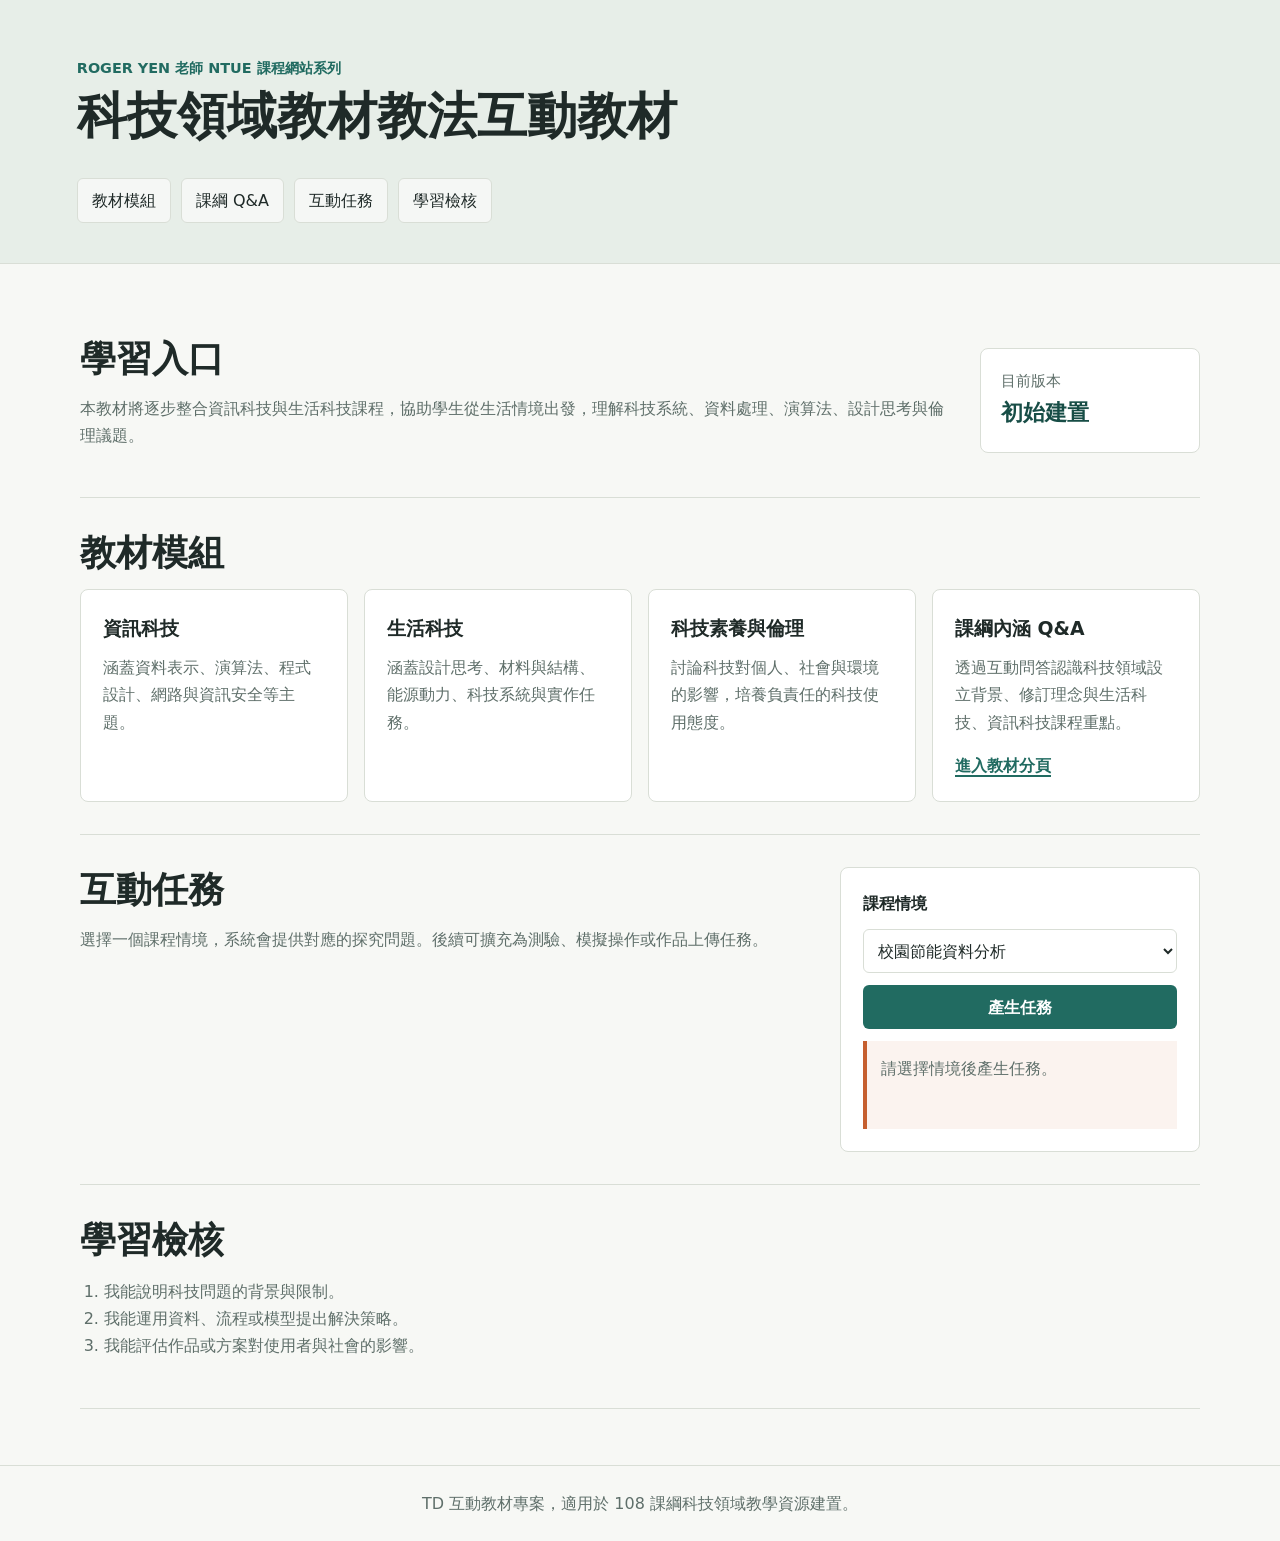
==== index.html @ e09f501e "Adjust homepage header layout" ====
﻿<!doctype html>
<html lang="zh-Hant">
  <head>
    <meta charset="utf-8" />
    <meta name="viewport" content="width=device-width, initial-scale=1" />
    <title>科技領域教材教法互動教材</title>
    <link rel="stylesheet" href="styles.css" />
  </head>
  <body>
    <header class="site-header home-header">
      <div>
        <p class="eyebrow">Roger Yen 老師 NTUE 課程網站系列</p>
        <h1>科技領域教材教法互動教材</h1>
      </div>
      <nav class="site-nav" aria-label="主要導覽">
        <a href="#modules">教材模組</a>
        <a href="curriculum-qa.html">課綱 Q&A</a>
        <a href="#activity">互動任務</a>
        <a href="#assessment">學習檢核</a>
      </nav>
    </header>

    <main>
      <section class="intro" aria-labelledby="intro-title">
        <div>
          <h2 id="intro-title">學習入口</h2>
          <p>
            本教材將逐步整合資訊科技與生活科技課程，協助學生從生活情境出發，理解科技系統、資料處理、演算法、設計思考與倫理議題。
          </p>
        </div>
        <div class="status-panel" aria-label="教材狀態">
          <span>目前版本</span>
          <strong>初始建置</strong>
        </div>
      </section>

      <section id="modules" class="section-block" aria-labelledby="modules-title">
        <h2 id="modules-title">教材模組</h2>
        <div class="module-grid">
          <article class="module-card">
            <h3>資訊科技</h3>
            <p>涵蓋資料表示、演算法、程式設計、網路與資訊安全等主題。</p>
          </article>
          <article class="module-card">
            <h3>生活科技</h3>
            <p>涵蓋設計思考、材料與結構、能源動力、科技系統與實作任務。</p>
          </article>
          <article class="module-card">
            <h3>科技素養與倫理</h3>
            <p>討論科技對個人、社會與環境的影響，培養負責任的科技使用態度。</p>
          </article>
          <article class="module-card">
            <h3>課綱內涵 Q&A</h3>
            <p>透過互動問答認識科技領域設立背景、修訂理念與生活科技、資訊科技課程重點。</p>
            <a class="text-link" href="curriculum-qa.html">進入教材分頁</a>
          </article>
        </div>
      </section>

      <section id="activity" class="section-block activity-layout" aria-labelledby="activity-title">
        <div>
          <h2 id="activity-title">互動任務</h2>
          <p>
            選擇一個課程情境，系統會提供對應的探究問題。後續可擴充為測驗、模擬操作或作品上傳任務。
          </p>
        </div>
        <div class="activity-panel">
          <label for="scenario">課程情境</label>
          <select id="scenario">
            <option value="data">校園節能資料分析</option>
            <option value="design">智慧收納裝置設計</option>
            <option value="ethics">生成式 AI 使用倫理</option>
          </select>
          <button id="task-button" type="button">產生任務</button>
          <p id="task-output" class="task-output" aria-live="polite">
            請選擇情境後產生任務。
          </p>
        </div>
      </section>

      <section id="assessment" class="section-block" aria-labelledby="assessment-title">
        <h2 id="assessment-title">學習檢核</h2>
        <ol class="checklist">
          <li>我能說明科技問題的背景與限制。</li>
          <li>我能運用資料、流程或模型提出解決策略。</li>
          <li>我能評估作品或方案對使用者與社會的影響。</li>
        </ol>
      </section>
    </main>

    <footer class="site-footer">
      <p>TD 互動教材專案，適用於 108 課綱科技領域教學資源建置。</p>
    </footer>

    <script src="script.js"></script>
  </body>
</html>
---- styles.css ----
﻿:root {
  color-scheme: light;
  --bg: #f7f8f5;
  --text: #1f2a28;
  --muted: #5f6f6a;
  --line: #d9ded6;
  --primary: #216b61;
  --primary-dark: #174d46;
  --accent: #c65f2f;
  --surface: #ffffff;
}

* {
  box-sizing: border-box;
}

body {
  margin: 0;
  background: var(--bg);
  color: var(--text);
  font-family: "Noto Sans TC", "Microsoft JhengHei", system-ui, sans-serif;
  line-height: 1.7;
}

a {
  color: inherit;
}

.site-header {
  display: grid;
  grid-template-columns: 1fr;
  gap: 32px;
  align-items: start;
  padding: 56px clamp(20px, 6vw, 80px) 40px;
  background: #e7eee8;
  border-bottom: 1px solid var(--line);
}

.eyebrow {
  margin: 0 0 8px;
  color: var(--primary);
  font-size: 0.9rem;
  font-weight: 700;
  letter-spacing: 0;
  text-transform: uppercase;
}

h1,
h2,
h3,
p {
  margin-top: 0;
}

h1 {
  max-width: 760px;
  margin-bottom: 16px;
  font-size: clamp(1.85rem, 4vw, 3.1rem);
  line-height: 1.15;
  letter-spacing: 0;
}

.home-header h1 {
  max-width: none;
  margin-bottom: 0;
  white-space: nowrap;
}

h2 {
  margin-bottom: 14px;
  font-size: clamp(1.5rem, 3vw, 2.25rem);
  line-height: 1.25;
  letter-spacing: 0;
}

h3 {
  margin-bottom: 10px;
  font-size: 1.18rem;
}

.lead {
  max-width: 760px;
  margin-bottom: 0;
  color: var(--muted);
  font-size: 1.12rem;
}

.site-nav {
  display: flex;
  flex-wrap: wrap;
  gap: 10px;
  justify-content: flex-start;
}

.site-nav a,
button,
select {
  min-height: 44px;
  border-radius: 6px;
  font: inherit;
}

.site-nav a {
  display: inline-flex;
  align-items: center;
  padding: 8px 14px;
  border: 1px solid var(--line);
  background: rgba(255, 255, 255, 0.58);
  text-decoration: none;
}

main {
  width: min(1120px, calc(100% - 40px));
  margin: 0 auto;
  padding: 40px 0 56px;
}

.intro,
.section-block {
  padding: 32px 0;
  border-bottom: 1px solid var(--line);
}

.intro {
  display: grid;
  grid-template-columns: minmax(0, 1fr) 220px;
  gap: 28px;
  align-items: center;
}

.status-panel,
.module-card,
.activity-panel {
  border: 1px solid var(--line);
  border-radius: 8px;
  background: var(--surface);
}

.status-panel {
  padding: 20px;
}

.status-panel span {
  display: block;
  color: var(--muted);
  font-size: 0.95rem;
}

.status-panel strong {
  display: block;
  color: var(--primary-dark);
  font-size: 1.35rem;
}

.module-grid {
  display: grid;
  grid-template-columns: repeat(auto-fit, minmax(230px, 1fr));
  gap: 16px;
}

.module-card {
  padding: 22px;
}

.module-card p,
.activity-layout p,
.intro p,
.checklist,
.source-note p,
.lesson-overview p {
  color: var(--muted);
}

.text-link {
  color: var(--primary);
  font-weight: 700;
  text-decoration-thickness: 2px;
  text-underline-offset: 4px;
}

.activity-layout {
  display: grid;
  grid-template-columns: minmax(0, 1fr) 360px;
  gap: 28px;
  align-items: start;
}

.activity-panel {
  display: grid;
  gap: 12px;
  padding: 22px;
}

label {
  font-weight: 700;
}

select {
  width: 100%;
  border: 1px solid var(--line);
  background: #fff;
  color: var(--text);
  padding: 8px 10px;
}

button {
  border: 0;
  background: var(--primary);
  color: #fff;
  cursor: pointer;
  font-weight: 700;
}

button:hover {
  background: var(--primary-dark);
}

.task-output {
  min-height: 88px;
  margin: 0;
  padding: 14px;
  border-left: 4px solid var(--accent);
  background: #fbf3ef;
  color: var(--text);
}

.checklist {
  padding-left: 1.5rem;
}

.site-footer {
  padding: 24px 20px;
  border-top: 1px solid var(--line);
  color: var(--muted);
  text-align: center;
}

.site-footer p {
  margin: 0;
}

.lesson-header {
  background: #edf0e2;
}

.lesson-overview {
  display: grid;
  grid-template-columns: minmax(0, 1fr) minmax(260px, 380px);
  gap: 28px;
  align-items: start;
  padding: 32px 0;
  border-bottom: 1px solid var(--line);
}

.learning-goals {
  margin: 0;
  padding: 20px 22px 20px 42px;
  border: 1px solid var(--line);
  border-radius: 8px;
  background: var(--surface);
  color: var(--muted);
}

.concept-strip {
  display: grid;
  grid-template-columns: repeat(4, minmax(0, 1fr));
  gap: 12px;
  padding: 28px 0;
  border-bottom: 1px solid var(--line);
}

.concept-strip article {
  min-height: 104px;
  padding: 18px;
  border-left: 4px solid var(--accent);
  background: var(--surface);
}

.concept-strip span {
  display: block;
  color: var(--muted);
  font-size: 0.92rem;
}

.concept-strip strong {
  display: block;
  margin-top: 8px;
  color: var(--primary-dark);
  font-size: 1.25rem;
  line-height: 1.35;
}

.section-heading-row {
  display: grid;
  grid-template-columns: minmax(0, 1fr) 160px;
  gap: 24px;
  align-items: start;
}

.progress-box {
  padding: 16px;
  border: 1px solid var(--line);
  border-radius: 8px;
  background: var(--surface);
}

.progress-box span {
  display: block;
  color: var(--muted);
  font-size: 0.92rem;
}

.progress-box strong {
  color: var(--primary-dark);
  font-size: 1.5rem;
}

.filter-bar {
  display: flex;
  flex-wrap: wrap;
  gap: 10px;
  margin: 20px 0;
}

.filter-button,
.understood-button,
.quiz-option {
  padding: 8px 14px;
}

.filter-button {
  border: 1px solid var(--line);
  background: var(--surface);
  color: var(--text);
}

.filter-button.active {
  border-color: var(--primary);
  background: var(--primary);
  color: #fff;
}

.qa-list {
  display: grid;
  gap: 12px;
}

.qa-card {
  border: 1px solid var(--line);
  border-radius: 8px;
  background: var(--surface);
  overflow: hidden;
}

.qa-question {
  display: flex;
  width: 100%;
  min-height: 64px;
  gap: 14px;
  align-items: center;
  justify-content: flex-start;
  padding: 14px 18px;
  border-radius: 0;
  background: var(--surface);
  color: var(--text);
  text-align: left;
}

.qa-question:hover {
  background: #eef4ef;
  color: var(--text);
}

.qa-question span {
  display: inline-grid;
  width: 44px;
  height: 44px;
  flex: 0 0 auto;
  place-items: center;
  border-radius: 50%;
  background: #e1eee8;
  color: var(--primary-dark);
  font-weight: 800;
}

.qa-answer {
  padding: 0 18px 18px 76px;
}

.takeaway {
  margin: 16px 0;
  padding: 14px 16px;
  border-left: 4px solid var(--accent);
  background: #fbf3ef;
}

.takeaway p {
  margin: 4px 0 0;
}

.understood-button:disabled {
  background: #7f918b;
  cursor: default;
}

.quiz-layout {
  display: grid;
  grid-template-columns: minmax(0, 1fr) 420px;
  gap: 28px;
  align-items: start;
}

.quiz-panel {
  padding: 22px;
  border: 1px solid var(--line);
  border-radius: 8px;
  background: var(--surface);
}

.quiz-question {
  margin-bottom: 16px;
  font-weight: 700;
}

.quiz-options {
  display: grid;
  gap: 10px;
}

.quiz-option {
  border: 1px solid var(--line);
  background: #fff;
  color: var(--text);
  text-align: left;
}

.quiz-option:hover {
  border-color: var(--primary);
  background: #eef4ef;
  color: var(--text);
}

.quiz-feedback {
  min-height: 54px;
  margin: 16px 0;
  color: var(--muted);
}

.quiz-feedback.correct {
  color: var(--primary-dark);
}

.quiz-feedback.incorrect {
  color: #8d3d20;
}

.source-note {
  padding: 28px 0 0;
}

.source-note a {
  color: var(--primary);
  font-weight: 700;
}

@media (max-width: 820px) {
  .site-header,
  .intro,
  .activity-layout,
  .lesson-overview,
  .section-heading-row,
  .quiz-layout {
    grid-template-columns: 1fr;
  }

  .site-nav {
    justify-content: flex-start;
  }

  .module-grid {
    grid-template-columns: 1fr;
  }

  .concept-strip {
    grid-template-columns: 1fr 1fr;
  }

  .qa-answer {
    padding-left: 18px;
  }
}

@media (max-width: 560px) {
  .home-header h1 {
    font-size: clamp(1.35rem, 7vw, 1.8rem);
  }

  .concept-strip {
    grid-template-columns: 1fr;
  }
}
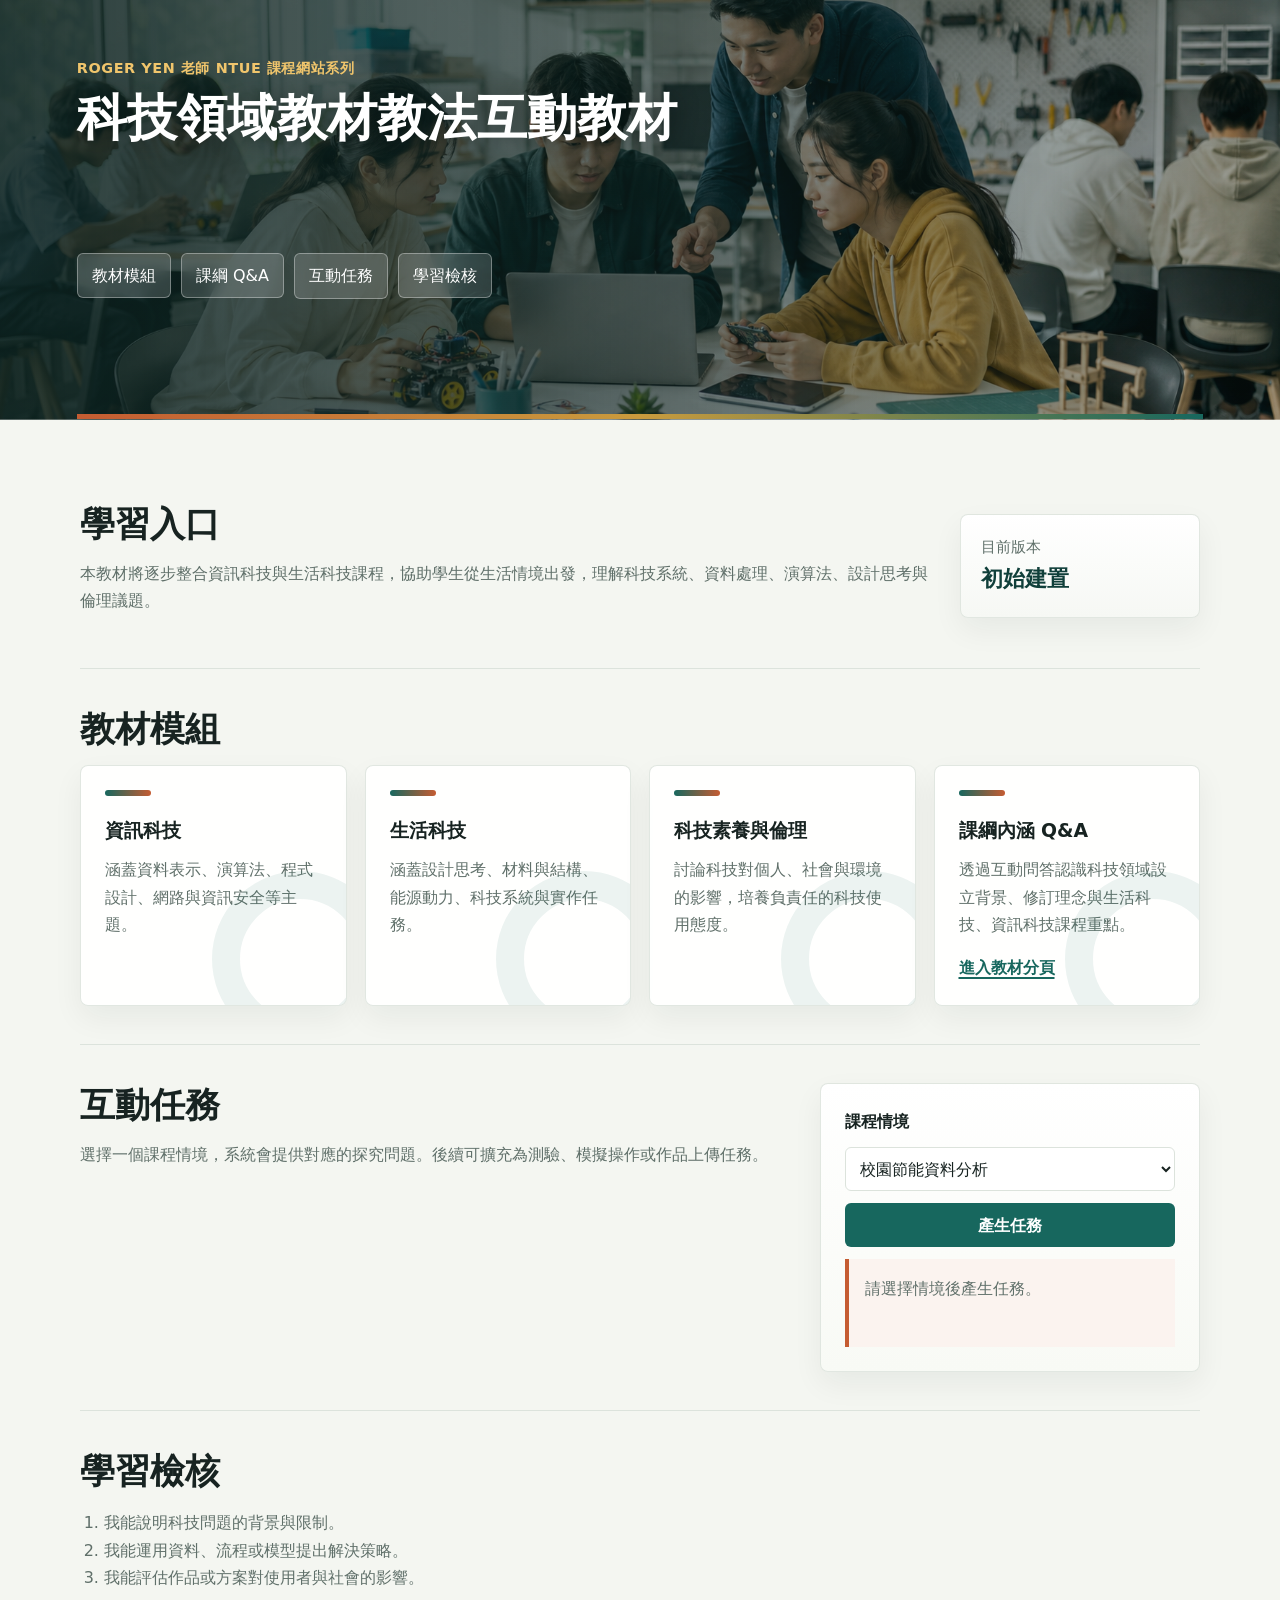
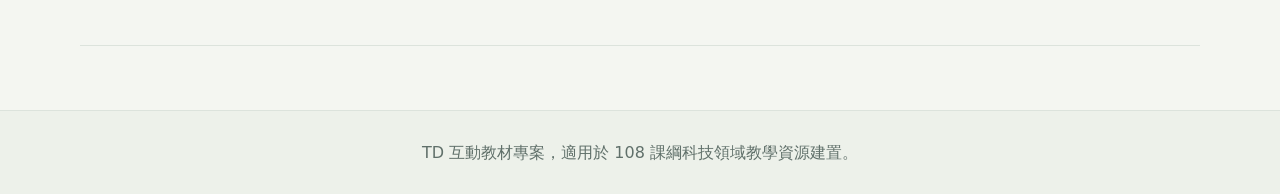
==== commit b803db2b: "Enhance site visual design" ====
--- a/index.html
+++ b/index.html
@@ -7,7 +7,7 @@
     <link rel="stylesheet" href="styles.css" />
   </head>
   <body>
-    <header class="site-header home-header">
+    <header class="site-header home-header image-hero">
       <div>
         <p class="eyebrow">Roger Yen 老師 NTUE 課程網站系列</p>
         <h1>科技領域教材教法互動教材</h1>
@@ -20,7 +20,7 @@
       </nav>
     </header>
 
-    <main>
+    <main class="site-main">
       <section class="intro" aria-labelledby="intro-title">
         <div>
           <h2 id="intro-title">學習入口</h2>
--- a/styles.css
+++ b/styles.css
@@ -1,13 +1,17 @@
 ﻿:root {
   color-scheme: light;
-  --bg: #f7f8f5;
-  --text: #1f2a28;
-  --muted: #5f6f6a;
-  --line: #d9ded6;
-  --primary: #216b61;
-  --primary-dark: #174d46;
-  --accent: #c65f2f;
+  --bg: #f4f6f1;
+  --text: #172321;
+  --muted: #60706a;
+  --line: #dce3dc;
+  --primary: #17675e;
+  --primary-dark: #103f3a;
+  --primary-soft: #e2efea;
+  --accent: #c55c32;
+  --gold: #c99b3d;
   --surface: #ffffff;
+  --surface-soft: #fafbf7;
+  --shadow: 0 18px 45px rgba(23, 35, 33, 0.11);
 }
 
 * {
@@ -29,20 +33,55 @@
 .site-header {
   display: grid;
   grid-template-columns: 1fr;
-  gap: 32px;
+  gap: 26px;
   align-items: start;
-  padding: 56px clamp(20px, 6vw, 80px) 40px;
-  background: #e7eee8;
-  border-bottom: 1px solid var(--line);
+  padding: 56px clamp(20px, 6vw, 80px) 42px;
+  border-bottom: 1px solid rgba(255, 255, 255, 0.28);
+  background: linear-gradient(135deg, #e7eee8 0%, #f8f5ed 100%);
+  position: relative;
+  overflow: hidden;
+}
+
+.image-hero,
+.lesson-hero {
+  min-height: 420px;
+  color: #fff;
+  background-position: center;
+  background-size: cover;
+  isolation: isolate;
+}
+
+.image-hero {
+  background-image: linear-gradient(90deg, rgba(13, 35, 32, 0.88) 0%, rgba(13, 35, 32, 0.66) 44%, rgba(13, 35, 32, 0.28) 100%), url("assets/images/hero-technology-classroom.png");
+}
+
+.lesson-hero {
+  min-height: 360px;
+  background-image: linear-gradient(90deg, rgba(13, 35, 32, 0.9) 0%, rgba(13, 35, 32, 0.7) 48%, rgba(13, 35, 32, 0.32) 100%), url("assets/images/curriculum-concept.png");
+}
+
+.image-hero::after,
+.lesson-hero::after {
+  content: "";
+  position: absolute;
+  inset: auto clamp(20px, 6vw, 80px) 0;
+  height: 5px;
+  background: linear-gradient(90deg, var(--accent), var(--gold), var(--primary));
+  z-index: -1;
 }
 
 .eyebrow {
-  margin: 0 0 8px;
+  margin: 0 0 10px;
   color: var(--primary);
   font-size: 0.9rem;
-  font-weight: 700;
-  letter-spacing: 0;
+  font-weight: 800;
+  letter-spacing: 0.04em;
   text-transform: uppercase;
+}
+
+.image-hero .eyebrow,
+.lesson-hero .eyebrow {
+  color: #f0c56c;
 }
 
 h1,
@@ -53,7 +92,7 @@
 }
 
 h1 {
-  max-width: 760px;
+  max-width: 780px;
   margin-bottom: 16px;
   font-size: clamp(1.85rem, 4vw, 3.1rem);
   line-height: 1.15;
@@ -64,11 +103,12 @@
   max-width: none;
   margin-bottom: 0;
   white-space: nowrap;
+  text-shadow: 0 3px 24px rgba(0, 0, 0, 0.34);
 }
 
 h2 {
   margin-bottom: 14px;
-  font-size: clamp(1.5rem, 3vw, 2.25rem);
+  font-size: clamp(1.5rem, 3vw, 2.2rem);
   line-height: 1.25;
   letter-spacing: 0;
 }
@@ -81,7 +121,7 @@
 .lead {
   max-width: 760px;
   margin-bottom: 0;
-  color: var(--muted);
+  color: rgba(255, 255, 255, 0.84);
   font-size: 1.12rem;
 }
 
@@ -104,40 +144,52 @@
   display: inline-flex;
   align-items: center;
   padding: 8px 14px;
-  border: 1px solid var(--line);
-  background: rgba(255, 255, 255, 0.58);
+  border: 1px solid rgba(255, 255, 255, 0.34);
+  background: rgba(255, 255, 255, 0.16);
+  color: #fff;
   text-decoration: none;
-}
-
-main {
+  backdrop-filter: blur(8px);
+}
+
+.site-nav a:hover {
+  background: rgba(255, 255, 255, 0.26);
+}
+
+.site-main {
   width: min(1120px, calc(100% - 40px));
   margin: 0 auto;
-  padding: 40px 0 56px;
+  padding: 44px 0 64px;
 }
 
 .intro,
 .section-block {
-  padding: 32px 0;
+  padding: 38px 0;
   border-bottom: 1px solid var(--line);
 }
 
 .intro {
   display: grid;
-  grid-template-columns: minmax(0, 1fr) 220px;
+  grid-template-columns: minmax(0, 1fr) 240px;
   gap: 28px;
   align-items: center;
 }
 
 .status-panel,
 .module-card,
-.activity-panel {
-  border: 1px solid var(--line);
+.activity-panel,
+.learning-goals,
+.progress-box,
+.quiz-panel,
+.qa-card {
+  border: 1px solid rgba(220, 227, 220, 0.86);
   border-radius: 8px;
-  background: var(--surface);
+  background: rgba(255, 255, 255, 0.92);
+  box-shadow: 0 12px 30px rgba(23, 35, 33, 0.06);
 }
 
 .status-panel {
   padding: 20px;
+  background: linear-gradient(180deg, #fff, #f6f8f4);
 }
 
 .status-panel span {
@@ -155,11 +207,42 @@
 .module-grid {
   display: grid;
   grid-template-columns: repeat(auto-fit, minmax(230px, 1fr));
-  gap: 16px;
+  gap: 18px;
 }
 
 .module-card {
-  padding: 22px;
+  position: relative;
+  min-height: 190px;
+  padding: 24px;
+  overflow: hidden;
+  transition: transform 180ms ease, box-shadow 180ms ease, border-color 180ms ease;
+}
+
+.module-card::before {
+  content: "";
+  display: block;
+  width: 46px;
+  height: 6px;
+  margin-bottom: 18px;
+  border-radius: 999px;
+  background: linear-gradient(90deg, var(--primary), var(--accent));
+}
+
+.module-card::after {
+  content: "";
+  position: absolute;
+  right: -42px;
+  bottom: -42px;
+  width: 120px;
+  height: 120px;
+  border-radius: 50%;
+  border: 28px solid rgba(23, 103, 94, 0.08);
+}
+
+.module-card:hover {
+  transform: translateY(-3px);
+  border-color: rgba(23, 103, 94, 0.35);
+  box-shadow: var(--shadow);
 }
 
 .module-card p,
@@ -173,26 +256,27 @@
 
 .text-link {
   color: var(--primary);
-  font-weight: 700;
+  font-weight: 800;
   text-decoration-thickness: 2px;
   text-underline-offset: 4px;
 }
 
 .activity-layout {
   display: grid;
-  grid-template-columns: minmax(0, 1fr) 360px;
-  gap: 28px;
+  grid-template-columns: minmax(0, 1fr) 380px;
+  gap: 30px;
   align-items: start;
 }
 
 .activity-panel {
   display: grid;
   gap: 12px;
-  padding: 22px;
+  padding: 24px;
+  background: linear-gradient(180deg, #fff, #f8faf5);
 }
 
 label {
-  font-weight: 700;
+  font-weight: 800;
 }
 
 select {
@@ -208,17 +292,20 @@
   background: var(--primary);
   color: #fff;
   cursor: pointer;
-  font-weight: 700;
+  font-weight: 800;
+  transition: background 160ms ease, transform 160ms ease, box-shadow 160ms ease;
 }
 
 button:hover {
   background: var(--primary-dark);
+  box-shadow: 0 10px 24px rgba(23, 103, 94, 0.2);
+  transform: translateY(-1px);
 }
 
 .task-output {
   min-height: 88px;
   margin: 0;
-  padding: 14px;
+  padding: 16px;
   border-left: 4px solid var(--accent);
   background: #fbf3ef;
   color: var(--text);
@@ -229,8 +316,9 @@
 }
 
 .site-footer {
-  padding: 24px 20px;
+  padding: 28px 20px;
   border-top: 1px solid var(--line);
+  background: #edf1ea;
   color: var(--muted);
   text-align: center;
 }
@@ -239,41 +327,52 @@
   margin: 0;
 }
 
-.lesson-header {
-  background: #edf0e2;
-}
-
 .lesson-overview {
   display: grid;
-  grid-template-columns: minmax(0, 1fr) minmax(260px, 380px);
-  gap: 28px;
-  align-items: start;
-  padding: 32px 0;
+  grid-template-columns: minmax(0, 1fr) minmax(250px, 330px) minmax(260px, 360px);
+  gap: 24px;
+  align-items: stretch;
+  padding: 38px 0;
   border-bottom: 1px solid var(--line);
 }
 
 .learning-goals {
   margin: 0;
-  padding: 20px 22px 20px 42px;
-  border: 1px solid var(--line);
+  padding: 22px 24px 22px 44px;
+  color: var(--muted);
+}
+
+.lesson-visual {
+  min-height: 220px;
+  margin: 0;
   border-radius: 8px;
-  background: var(--surface);
-  color: var(--muted);
+  overflow: hidden;
+  box-shadow: var(--shadow);
+}
+
+.lesson-visual img {
+  display: block;
+  width: 100%;
+  height: 100%;
+  object-fit: cover;
 }
 
 .concept-strip {
   display: grid;
   grid-template-columns: repeat(4, minmax(0, 1fr));
-  gap: 12px;
-  padding: 28px 0;
+  gap: 14px;
+  padding: 30px 0;
   border-bottom: 1px solid var(--line);
 }
 
 .concept-strip article {
-  min-height: 104px;
-  padding: 18px;
-  border-left: 4px solid var(--accent);
-  background: var(--surface);
+  min-height: 112px;
+  padding: 20px;
+  border: 1px solid rgba(220, 227, 220, 0.86);
+  border-top: 5px solid var(--accent);
+  border-radius: 8px;
+  background: linear-gradient(180deg, #fff, #f8faf5);
+  box-shadow: 0 10px 26px rgba(23, 35, 33, 0.06);
 }
 
 .concept-strip span {
@@ -292,16 +391,14 @@
 
 .section-heading-row {
   display: grid;
-  grid-template-columns: minmax(0, 1fr) 160px;
+  grid-template-columns: minmax(0, 1fr) 170px;
   gap: 24px;
   align-items: start;
 }
 
 .progress-box {
   padding: 16px;
-  border: 1px solid var(--line);
-  border-radius: 8px;
-  background: var(--surface);
+  background: #fff;
 }
 
 .progress-box span {
@@ -319,7 +416,7 @@
   display: flex;
   flex-wrap: wrap;
   gap: 10px;
-  margin: 20px 0;
+  margin: 22px 0;
 }
 
 .filter-button,
@@ -330,7 +427,7 @@
 
 .filter-button {
   border: 1px solid var(--line);
-  background: var(--surface);
+  background: #fff;
   color: var(--text);
 }
 
@@ -342,33 +439,32 @@
 
 .qa-list {
   display: grid;
-  gap: 12px;
+  gap: 14px;
 }
 
 .qa-card {
-  border: 1px solid var(--line);
-  border-radius: 8px;
-  background: var(--surface);
   overflow: hidden;
 }
 
 .qa-question {
   display: flex;
   width: 100%;
-  min-height: 64px;
+  min-height: 66px;
   gap: 14px;
   align-items: center;
   justify-content: flex-start;
   padding: 14px 18px;
   border-radius: 0;
-  background: var(--surface);
+  background: #fff;
   color: var(--text);
   text-align: left;
+  box-shadow: none;
 }
 
 .qa-question:hover {
-  background: #eef4ef;
-  color: var(--text);
+  background: var(--primary-soft);
+  color: var(--text);
+  box-shadow: none;
 }
 
 .qa-question span {
@@ -380,7 +476,7 @@
   border-radius: 50%;
   background: #e1eee8;
   color: var(--primary-dark);
-  font-weight: 800;
+  font-weight: 900;
 }
 
 .qa-answer {
@@ -401,25 +497,24 @@
 .understood-button:disabled {
   background: #7f918b;
   cursor: default;
+  transform: none;
 }
 
 .quiz-layout {
   display: grid;
-  grid-template-columns: minmax(0, 1fr) 420px;
-  gap: 28px;
+  grid-template-columns: minmax(0, 1fr) 430px;
+  gap: 30px;
   align-items: start;
 }
 
 .quiz-panel {
-  padding: 22px;
-  border: 1px solid var(--line);
-  border-radius: 8px;
-  background: var(--surface);
+  padding: 24px;
+  background: linear-gradient(180deg, #fff, #f8faf5);
 }
 
 .quiz-question {
   margin-bottom: 16px;
-  font-weight: 700;
+  font-weight: 800;
 }
 
 .quiz-options {
@@ -436,7 +531,7 @@
 
 .quiz-option:hover {
   border-color: var(--primary);
-  background: #eef4ef;
+  background: var(--primary-soft);
   color: var(--text);
 }
 
@@ -455,29 +550,44 @@
 }
 
 .source-note {
-  padding: 28px 0 0;
+  padding: 30px 0 0;
 }
 
 .source-note a {
   color: var(--primary);
-  font-weight: 700;
+  font-weight: 800;
+}
+
+@media (max-width: 980px) {
+  .lesson-overview {
+    grid-template-columns: 1fr 1fr;
+  }
+
+  .lesson-overview > div {
+    grid-column: 1 / -1;
+  }
 }
 
 @media (max-width: 820px) {
   .site-header,
   .intro,
   .activity-layout,
-  .lesson-overview,
   .section-heading-row,
   .quiz-layout {
     grid-template-columns: 1fr;
   }
 
+  .image-hero,
+  .lesson-hero {
+    min-height: 340px;
+  }
+
   .site-nav {
     justify-content: flex-start;
   }
 
-  .module-grid {
+  .module-grid,
+  .lesson-overview {
     grid-template-columns: 1fr;
   }
 
@@ -491,12 +601,20 @@
 }
 
 @media (max-width: 560px) {
+  .site-main {
+    width: min(100% - 28px, 1120px);
+    padding-top: 30px;
+  }
+
   .home-header h1 {
     font-size: clamp(1.35rem, 7vw, 1.8rem);
   }
 
+  .site-header {
+    padding: 40px 18px 30px;
+  }
+
   .concept-strip {
     grid-template-columns: 1fr;
   }
 }
-
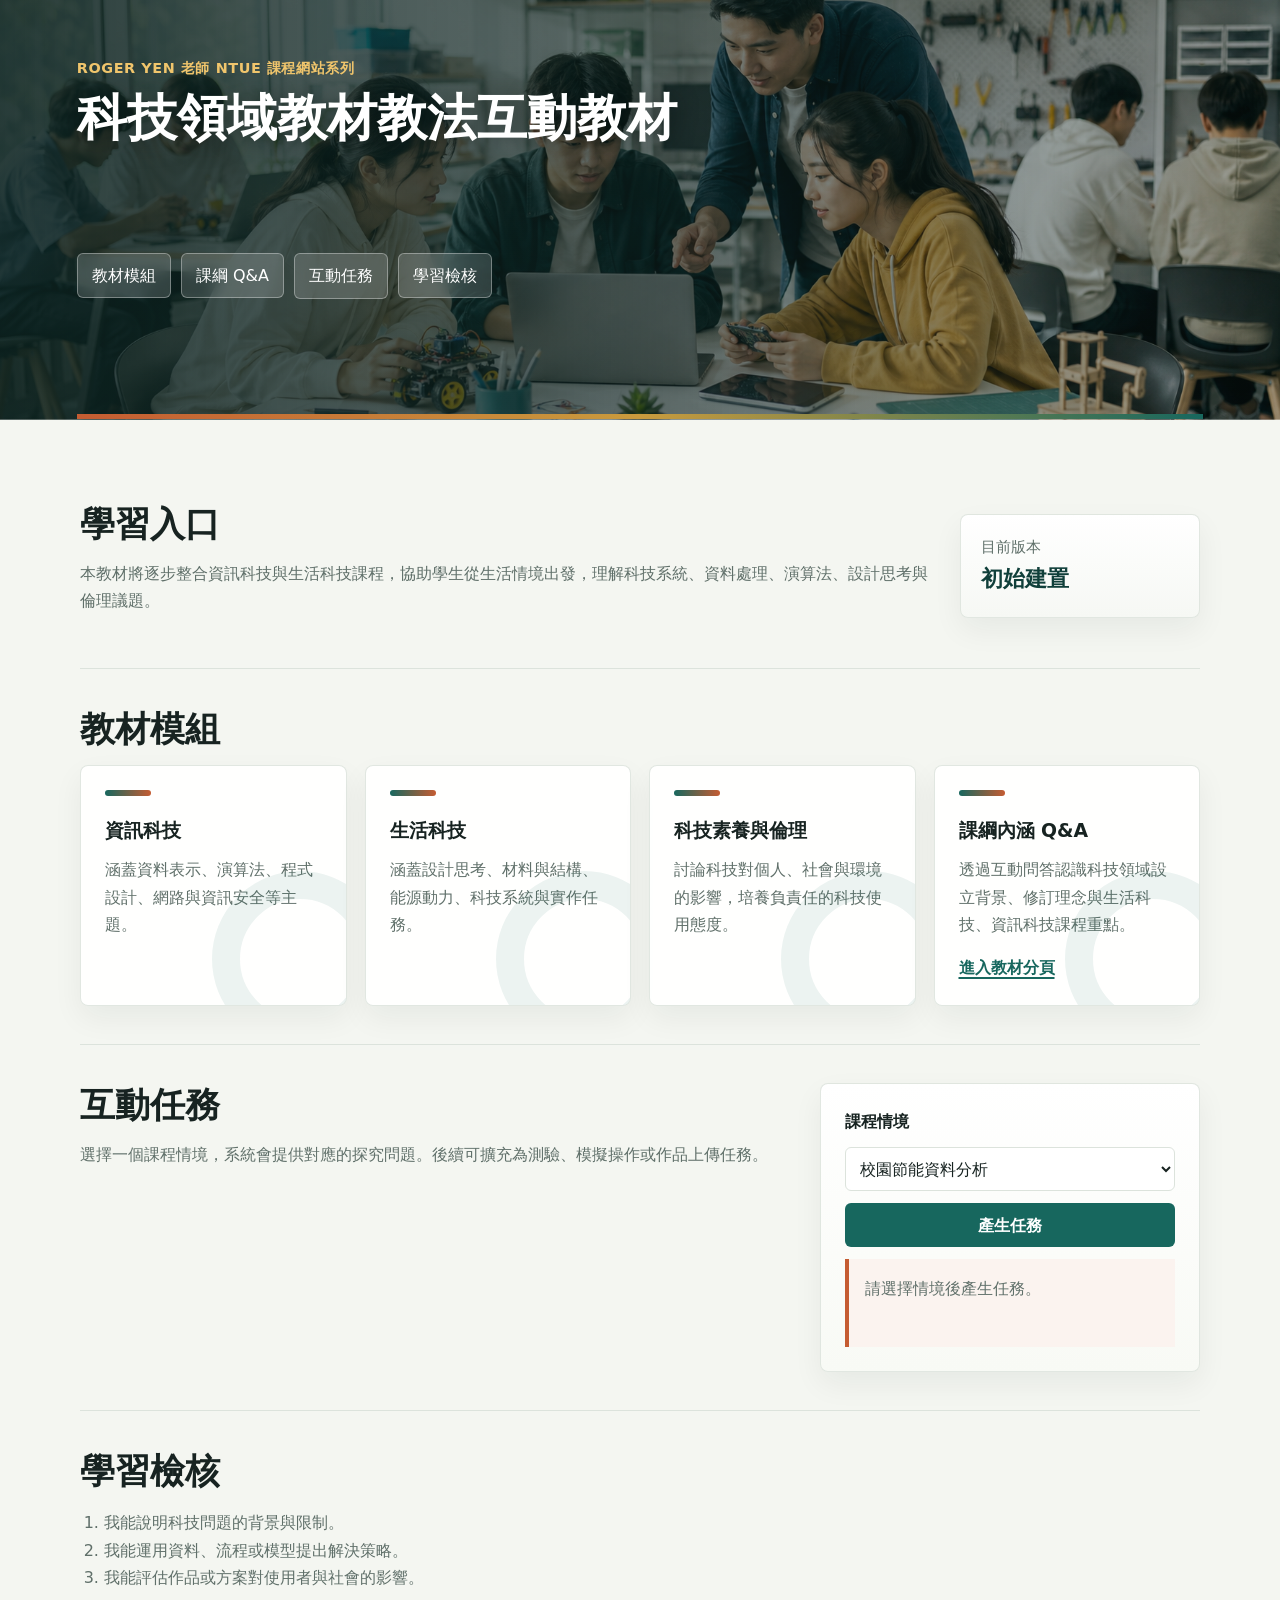
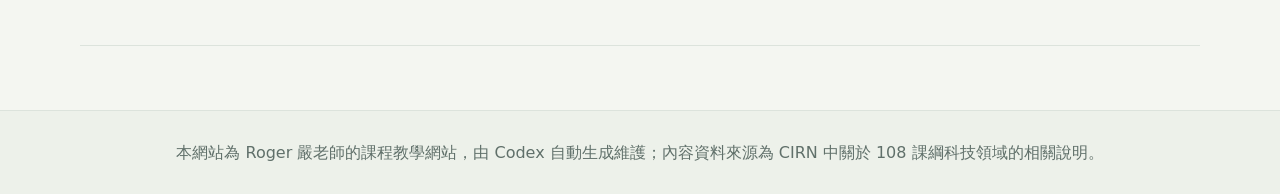
==== commit d3db37ff: "Update footer attribution" ====
--- a/index.html
+++ b/index.html
@@ -4,7 +4,7 @@
     <meta charset="utf-8" />
     <meta name="viewport" content="width=device-width, initial-scale=1" />
     <title>科技領域教材教法互動教材</title>
-    <link rel="stylesheet" href="styles.css" />
+    <link rel="stylesheet" href="styles.css?v=20260630-footer" />
   </head>
   <body>
     <header class="site-header home-header image-hero">
@@ -89,7 +89,7 @@
     </main>
 
     <footer class="site-footer">
-      <p>TD 互動教材專案，適用於 108 課綱科技領域教學資源建置。</p>
+      <p>本網站為 Roger 嚴老師的課程教學網站，由 Codex 自動生成維護；內容資料來源為 CIRN 中關於 108 課綱科技領域的相關說明。</p>
     </footer>
 
     <script src="script.js"></script>
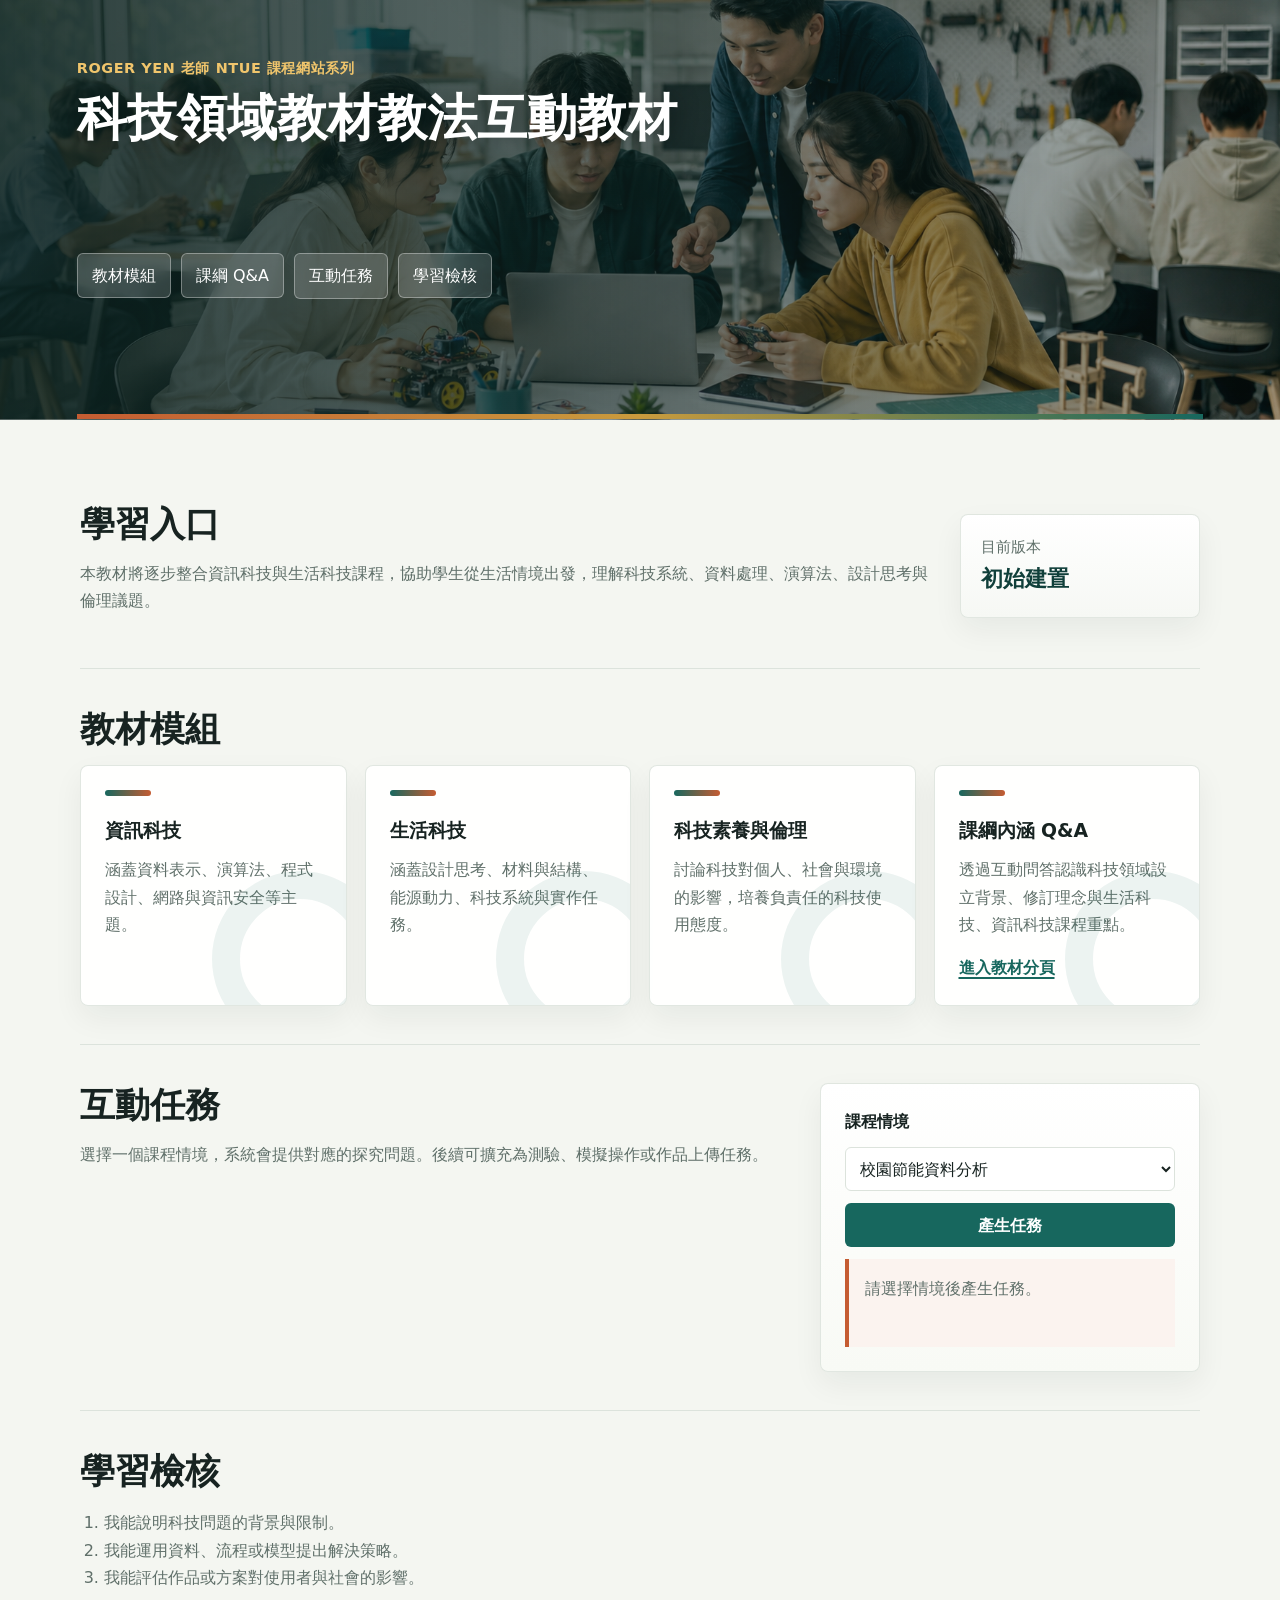
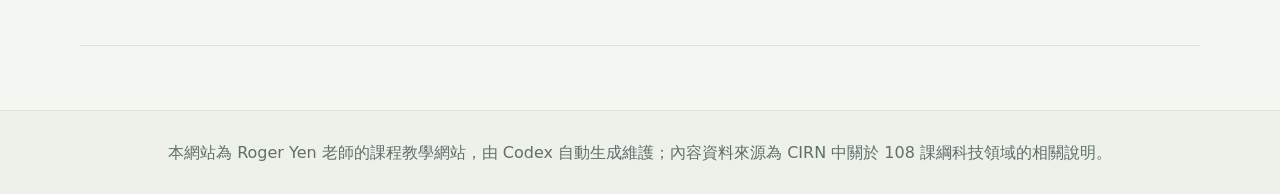
==== commit f789c6e0: "Correct footer teacher name" ====
--- a/index.html
+++ b/index.html
@@ -4,7 +4,7 @@
     <meta charset="utf-8" />
     <meta name="viewport" content="width=device-width, initial-scale=1" />
     <title>科技領域教材教法互動教材</title>
-    <link rel="stylesheet" href="styles.css?v=20260630-footer" />
+    <link rel="stylesheet" href="styles.css?v=20260630-footer-name" />
   </head>
   <body>
     <header class="site-header home-header image-hero">
@@ -89,7 +89,7 @@
     </main>
 
     <footer class="site-footer">
-      <p>本網站為 Roger 嚴老師的課程教學網站，由 Codex 自動生成維護；內容資料來源為 CIRN 中關於 108 課綱科技領域的相關說明。</p>
+      <p>本網站為 Roger Yen 老師的課程教學網站，由 Codex 自動生成維護；內容資料來源為 CIRN 中關於 108 課綱科技領域的相關說明。</p>
     </footer>
 
     <script src="script.js"></script>
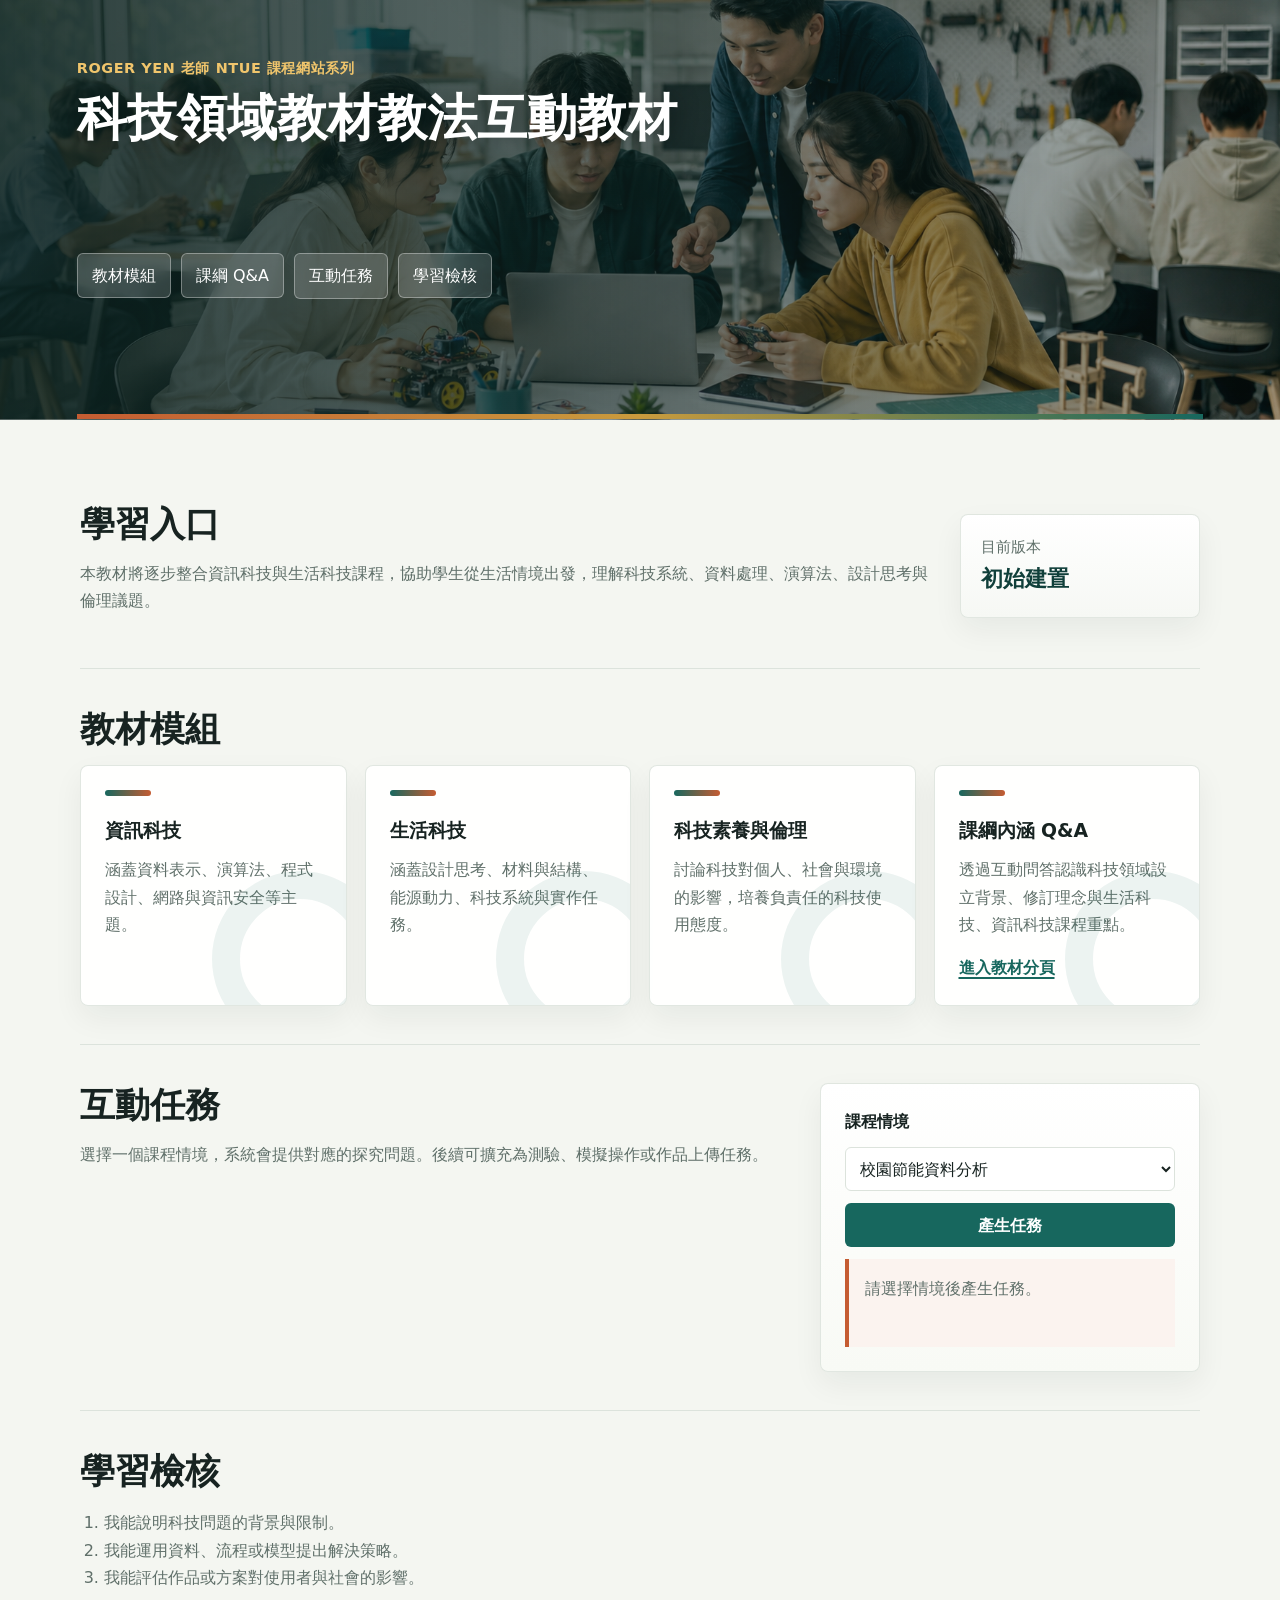
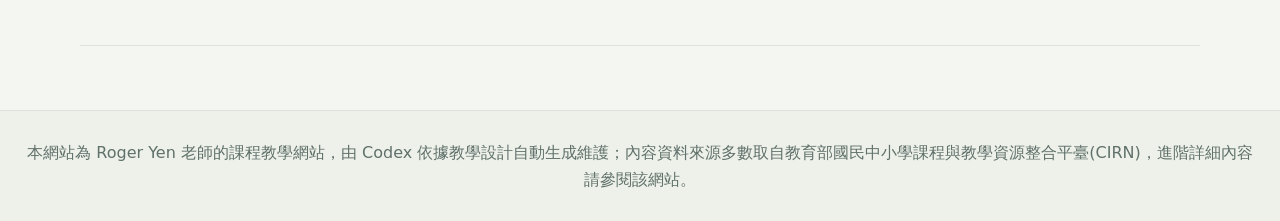
==== commit 4a5e6f48: "Update footer source wording" ====
--- a/index.html
+++ b/index.html
@@ -4,7 +4,7 @@
     <meta charset="utf-8" />
     <meta name="viewport" content="width=device-width, initial-scale=1" />
     <title>科技領域教材教法互動教材</title>
-    <link rel="stylesheet" href="styles.css?v=20260630-footer-name" />
+    <link rel="stylesheet" href="styles.css?v=20260630-footer-source" />
   </head>
   <body>
     <header class="site-header home-header image-hero">
@@ -89,7 +89,7 @@
     </main>
 
     <footer class="site-footer">
-      <p>本網站為 Roger Yen 老師的課程教學網站，由 Codex 自動生成維護；內容資料來源為 CIRN 中關於 108 課綱科技領域的相關說明。</p>
+      <p>本網站為 Roger Yen 老師的課程教學網站，由 Codex 依據教學設計自動生成維護；內容資料來源多數取自教育部國民中小學課程與教學資源整合平臺(CIRN)，進階詳細內容請參閱該網站。</p>
     </footer>
 
     <script src="script.js"></script>
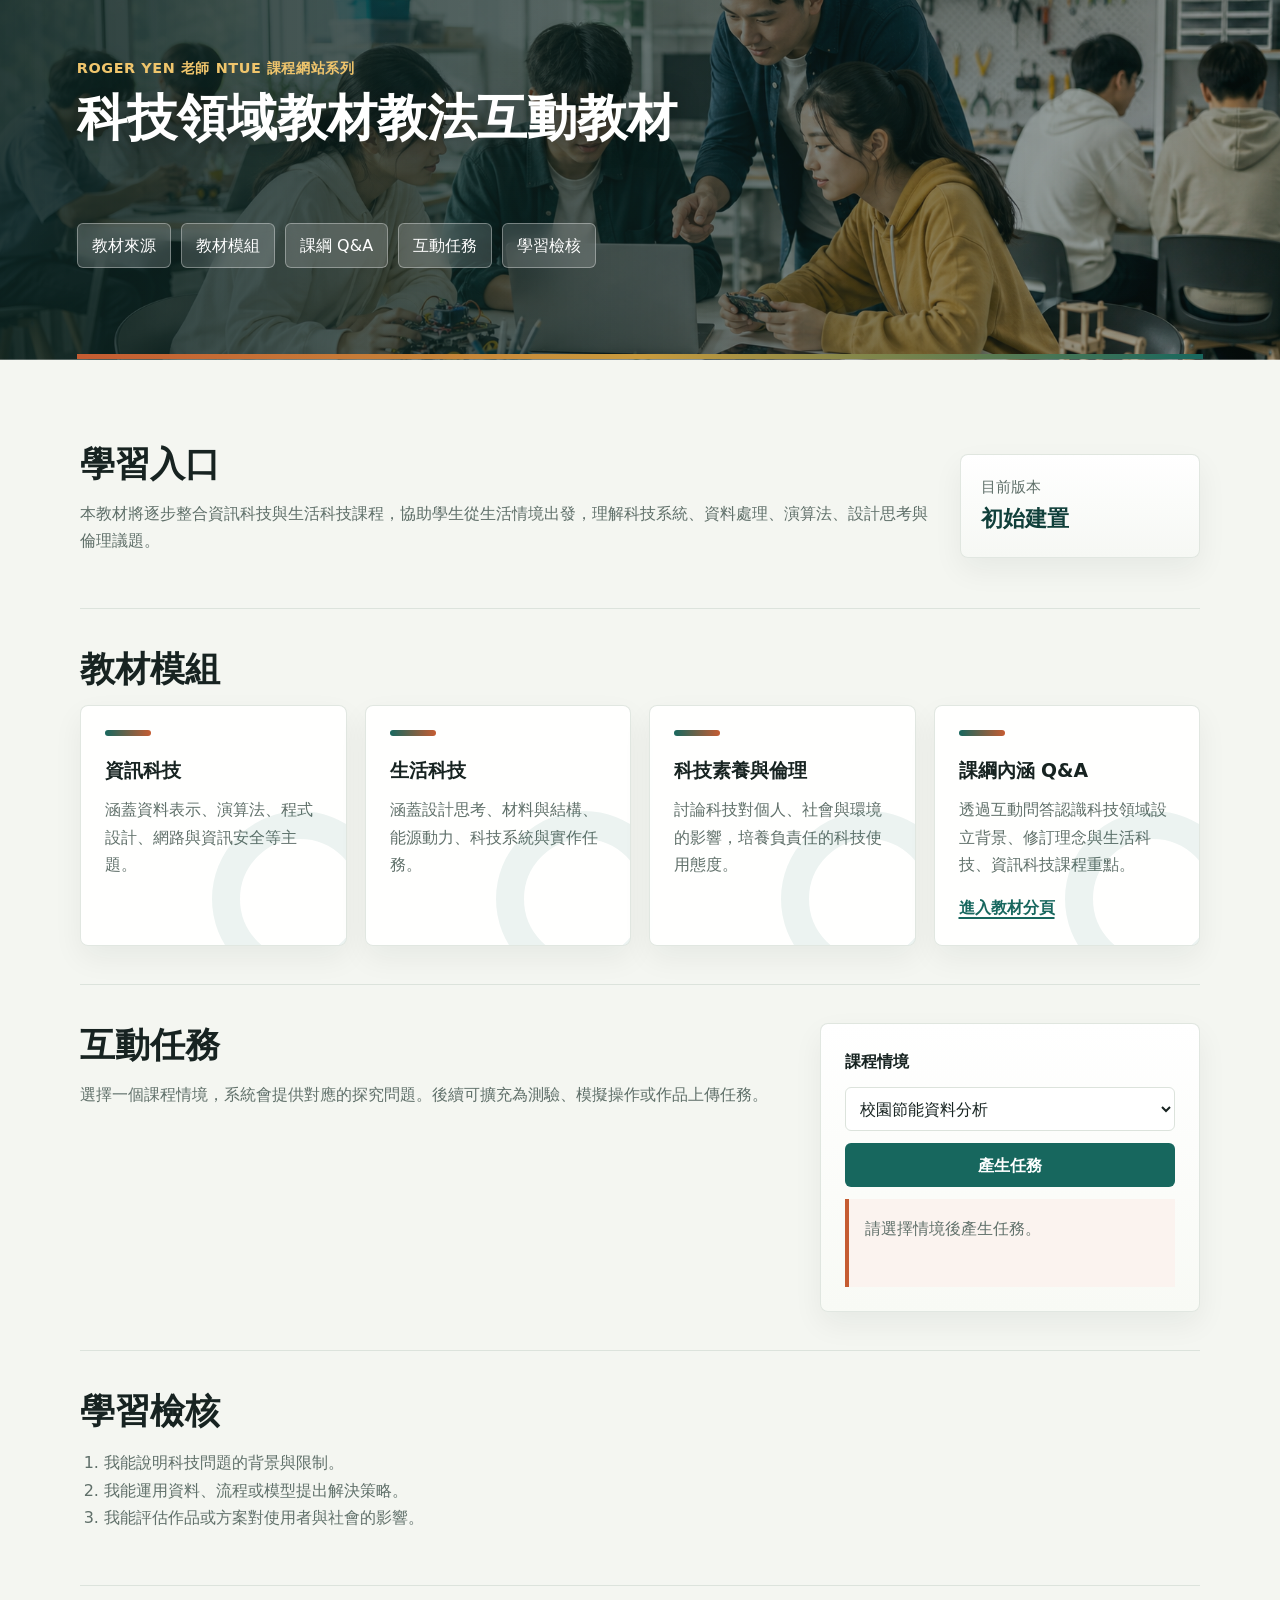
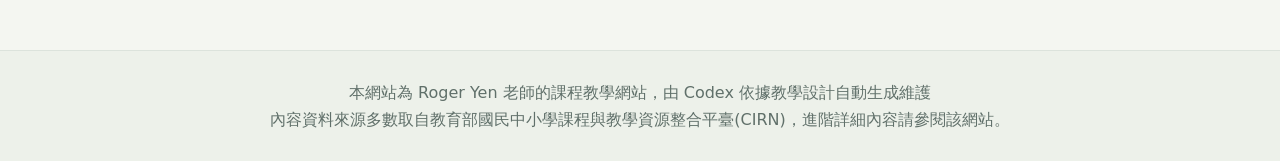
==== commit 2c9cf440: "Add source materials page" ====
--- a/index.html
+++ b/index.html
@@ -4,7 +4,7 @@
     <meta charset="utf-8" />
     <meta name="viewport" content="width=device-width, initial-scale=1" />
     <title>科技領域教材教法互動教材</title>
-    <link rel="stylesheet" href="styles.css?v=20260630-footer-source" />
+    <link rel="stylesheet" href="styles.css?v=20260630-sources" />
   </head>
   <body>
     <header class="site-header home-header image-hero">
@@ -13,6 +13,7 @@
         <h1>科技領域教材教法互動教材</h1>
       </div>
       <nav class="site-nav" aria-label="主要導覽">
+        <a href="sources.html">教材來源</a>
         <a href="#modules">教材模組</a>
         <a href="curriculum-qa.html">課綱 Q&A</a>
         <a href="#activity">互動任務</a>
@@ -89,7 +90,8 @@
     </main>
 
     <footer class="site-footer">
-      <p>本網站為 Roger Yen 老師的課程教學網站，由 Codex 依據教學設計自動生成維護；內容資料來源多數取自教育部國民中小學課程與教學資源整合平臺(CIRN)，進階詳細內容請參閱該網站。</p>
+      <p>本網站為 Roger Yen 老師的課程教學網站，由 Codex 依據教學設計自動生成維護</p>
+      <p>內容資料來源多數取自教育部國民中小學課程與教學資源整合平臺(CIRN)，進階詳細內容請參閱該網站。</p>
     </footer>
 
     <script src="script.js"></script>
--- a/styles.css
+++ b/styles.css
@@ -44,7 +44,7 @@
 
 .image-hero,
 .lesson-hero {
-  min-height: 420px;
+  min-height: 360px;
   color: #fff;
   background-position: center;
   background-size: cover;
@@ -618,3 +618,226 @@
     grid-template-columns: 1fr;
   }
 }
+
+
+.source-header {
+  background-image: linear-gradient(90deg, rgba(13, 35, 32, 0.9) 0%, rgba(13, 35, 32, 0.72) 48%, rgba(13, 35, 32, 0.34) 100%), url("assets/images/curriculum-concept.png");
+}
+
+.source-summary {
+  display: grid;
+  grid-template-columns: minmax(0, 1fr) minmax(320px, 460px);
+  gap: 28px;
+  align-items: stretch;
+  padding: 38px 0;
+  border-bottom: 1px solid var(--line);
+}
+
+.source-stats {
+  display: grid;
+  grid-template-columns: repeat(2, minmax(0, 1fr));
+  gap: 12px;
+}
+
+.source-stats article {
+  padding: 18px;
+  border: 1px solid rgba(220, 227, 220, 0.86);
+  border-radius: 8px;
+  background: linear-gradient(180deg, #fff, #f8faf5);
+  box-shadow: 0 10px 26px rgba(23, 35, 33, 0.06);
+}
+
+.source-stats span {
+  display: block;
+  color: var(--muted);
+  font-size: 0.92rem;
+}
+
+.source-stats strong {
+  display: block;
+  color: var(--primary-dark);
+  font-size: 1.55rem;
+  line-height: 1.25;
+}
+
+.source-controls {
+  display: grid;
+  gap: 14px;
+  padding: 26px 0;
+  border-bottom: 1px solid var(--line);
+}
+
+.source-search-label {
+  font-size: 1rem;
+}
+
+.source-search {
+  width: 100%;
+  min-height: 48px;
+  padding: 10px 14px;
+  border: 1px solid var(--line);
+  border-radius: 8px;
+  background: #fff;
+  color: var(--text);
+  font: inherit;
+  box-shadow: 0 8px 20px rgba(23, 35, 33, 0.04);
+}
+
+.source-filter-bar {
+  display: flex;
+  flex-wrap: wrap;
+  gap: 10px;
+}
+
+.source-filter {
+  padding: 8px 14px;
+  border: 1px solid var(--line);
+  background: #fff;
+  color: var(--text);
+}
+
+.source-filter.active {
+  border-color: var(--primary);
+  background: var(--primary);
+  color: #fff;
+}
+
+.source-list-section {
+  padding: 38px 0 0;
+}
+
+.source-list {
+  display: grid;
+  gap: 14px;
+  margin-top: 18px;
+}
+
+.source-item {
+  display: grid;
+  grid-template-columns: 76px minmax(0, 1fr);
+  gap: 18px;
+  align-items: stretch;
+  padding: 18px;
+  border: 1px solid rgba(220, 227, 220, 0.86);
+  border-radius: 8px;
+  background: rgba(255, 255, 255, 0.94);
+  box-shadow: 0 12px 30px rgba(23, 35, 33, 0.06);
+  transition: transform 180ms ease, box-shadow 180ms ease, border-color 180ms ease;
+}
+
+.source-item:hover {
+  transform: translateY(-2px);
+  border-color: rgba(23, 103, 94, 0.34);
+  box-shadow: var(--shadow);
+}
+
+.file-mark {
+  display: grid;
+  min-height: 76px;
+  place-items: center;
+  border-radius: 8px;
+  color: #fff;
+  font-weight: 900;
+  letter-spacing: 0.04em;
+}
+
+.file-mark.pdf {
+  background: linear-gradient(160deg, #c55c32, #8f341d);
+}
+
+.file-mark.doc {
+  background: linear-gradient(160deg, #17675e, #103f3a);
+}
+
+.source-body h3 {
+  margin-bottom: 8px;
+  font-size: 1.12rem;
+  line-height: 1.4;
+}
+
+.source-body p {
+  margin-bottom: 14px;
+  color: var(--muted);
+}
+
+.source-meta-row {
+  display: flex;
+  flex-wrap: wrap;
+  gap: 8px;
+  align-items: center;
+  margin-bottom: 8px;
+}
+
+.source-group,
+.source-size {
+  display: inline-flex;
+  align-items: center;
+  min-height: 28px;
+  padding: 3px 9px;
+  border-radius: 999px;
+  font-size: 0.86rem;
+}
+
+.source-group {
+  background: var(--primary-soft);
+  color: var(--primary-dark);
+  font-weight: 800;
+}
+
+.source-size {
+  background: #f3eee4;
+  color: #805020;
+}
+
+.source-actions {
+  display: flex;
+  flex-wrap: wrap;
+  gap: 10px;
+}
+
+.source-link {
+  display: inline-flex;
+  align-items: center;
+  min-height: 40px;
+  padding: 7px 12px;
+  border: 1px solid var(--line);
+  border-radius: 6px;
+  background: #fff;
+  color: var(--text);
+  font-weight: 800;
+  text-decoration: none;
+}
+
+.source-link.primary {
+  border-color: var(--primary);
+  background: var(--primary);
+  color: #fff;
+}
+
+.source-link:hover {
+  border-color: var(--primary-dark);
+}
+
+.source-item[hidden] {
+  display: none;
+}
+
+@media (max-width: 820px) {
+  .source-summary {
+    grid-template-columns: 1fr;
+  }
+
+  .source-item {
+    grid-template-columns: 1fr;
+  }
+
+  .file-mark {
+    width: 76px;
+  }
+}
+
+@media (max-width: 560px) {
+  .source-stats {
+    grid-template-columns: 1fr 1fr;
+  }
+}
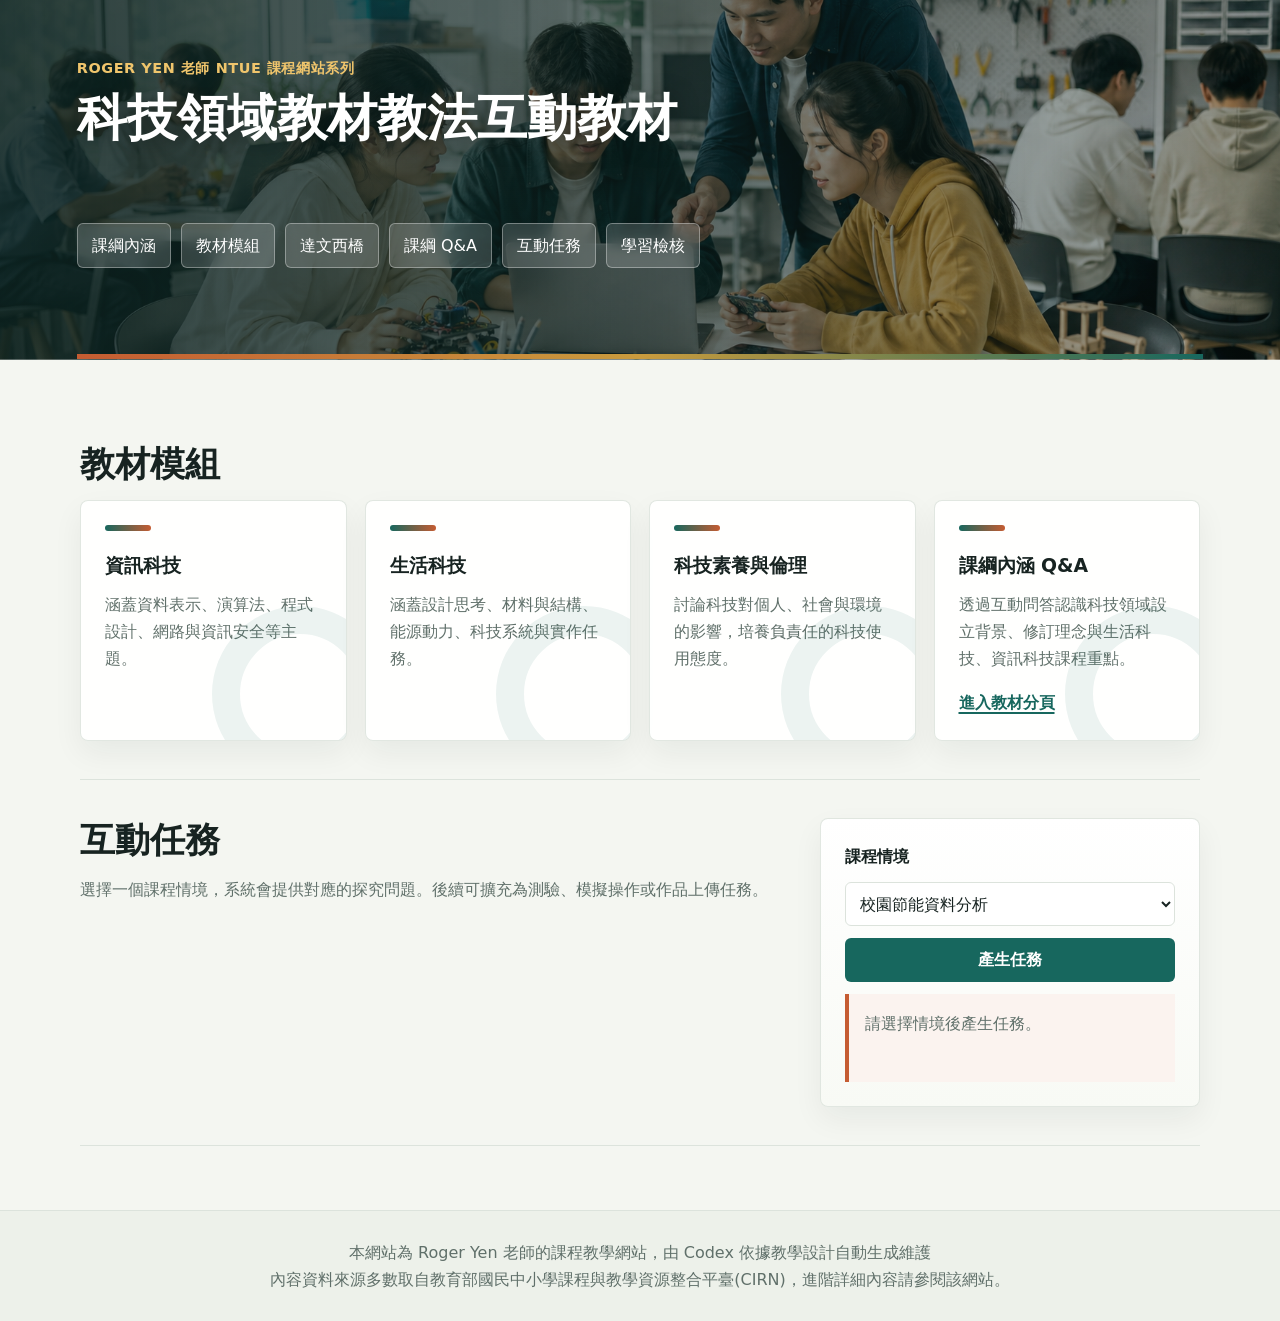
==== commit 53f77c11: "Add files via upload" ====
--- a/index.html
+++ b/index.html
@@ -4,7 +4,7 @@
     <meta charset="utf-8" />
     <meta name="viewport" content="width=device-width, initial-scale=1" />
     <title>科技領域教材教法互動教材</title>
-    <link rel="stylesheet" href="styles.css?v=20260630-sources" />
+    <link rel="stylesheet" href="styles.css?v=20260630-bridge" />
   </head>
   <body>
     <header class="site-header home-header image-hero">
@@ -13,8 +13,9 @@
         <h1>科技領域教材教法互動教材</h1>
       </div>
       <nav class="site-nav" aria-label="主要導覽">
-        <a href="sources.html">教材來源</a>
+        <a href="sources.html">課綱內涵</a>
         <a href="#modules">教材模組</a>
+        <a href="bridge.html">達文西橋</a>
         <a href="curriculum-qa.html">課綱 Q&A</a>
         <a href="#activity">互動任務</a>
         <a href="#assessment">學習檢核</a>
@@ -22,19 +23,6 @@
     </header>
 
     <main class="site-main">
-      <section class="intro" aria-labelledby="intro-title">
-        <div>
-          <h2 id="intro-title">學習入口</h2>
-          <p>
-            本教材將逐步整合資訊科技與生活科技課程，協助學生從生活情境出發，理解科技系統、資料處理、演算法、設計思考與倫理議題。
-          </p>
-        </div>
-        <div class="status-panel" aria-label="教材狀態">
-          <span>目前版本</span>
-          <strong>初始建置</strong>
-        </div>
-      </section>
-
       <section id="modules" class="section-block" aria-labelledby="modules-title">
         <h2 id="modules-title">教材模組</h2>
         <div class="module-grid">
@@ -78,23 +66,14 @@
           </p>
         </div>
       </section>
-
-      <section id="assessment" class="section-block" aria-labelledby="assessment-title">
-        <h2 id="assessment-title">學習檢核</h2>
-        <ol class="checklist">
-          <li>我能說明科技問題的背景與限制。</li>
-          <li>我能運用資料、流程或模型提出解決策略。</li>
-          <li>我能評估作品或方案對使用者與社會的影響。</li>
-        </ol>
-      </section>
     </main>
 
-    <footer class="site-footer">
-      <p>本網站為 Roger Yen 老師的課程教學網站，由 Codex 依據教學設計自動生成維護</p>
-      <p>內容資料來源多數取自教育部國民中小學課程與教學資源整合平臺(CIRN)，進階詳細內容請參閱該網站。</p>
+    <footer class="site-footer">
+      <p>本網站為 Roger Yen 老師的課程教學網站，由 Codex 依據教學設計自動生成維護</p>
+      <p>內容資料來源多數取自教育部國民中小學課程與教學資源整合平臺(CIRN)，進階詳細內容請參閱該網站。</p>
     </footer>
 
     <script src="script.js"></script>
   </body>
-</html>
-
+</html>
+
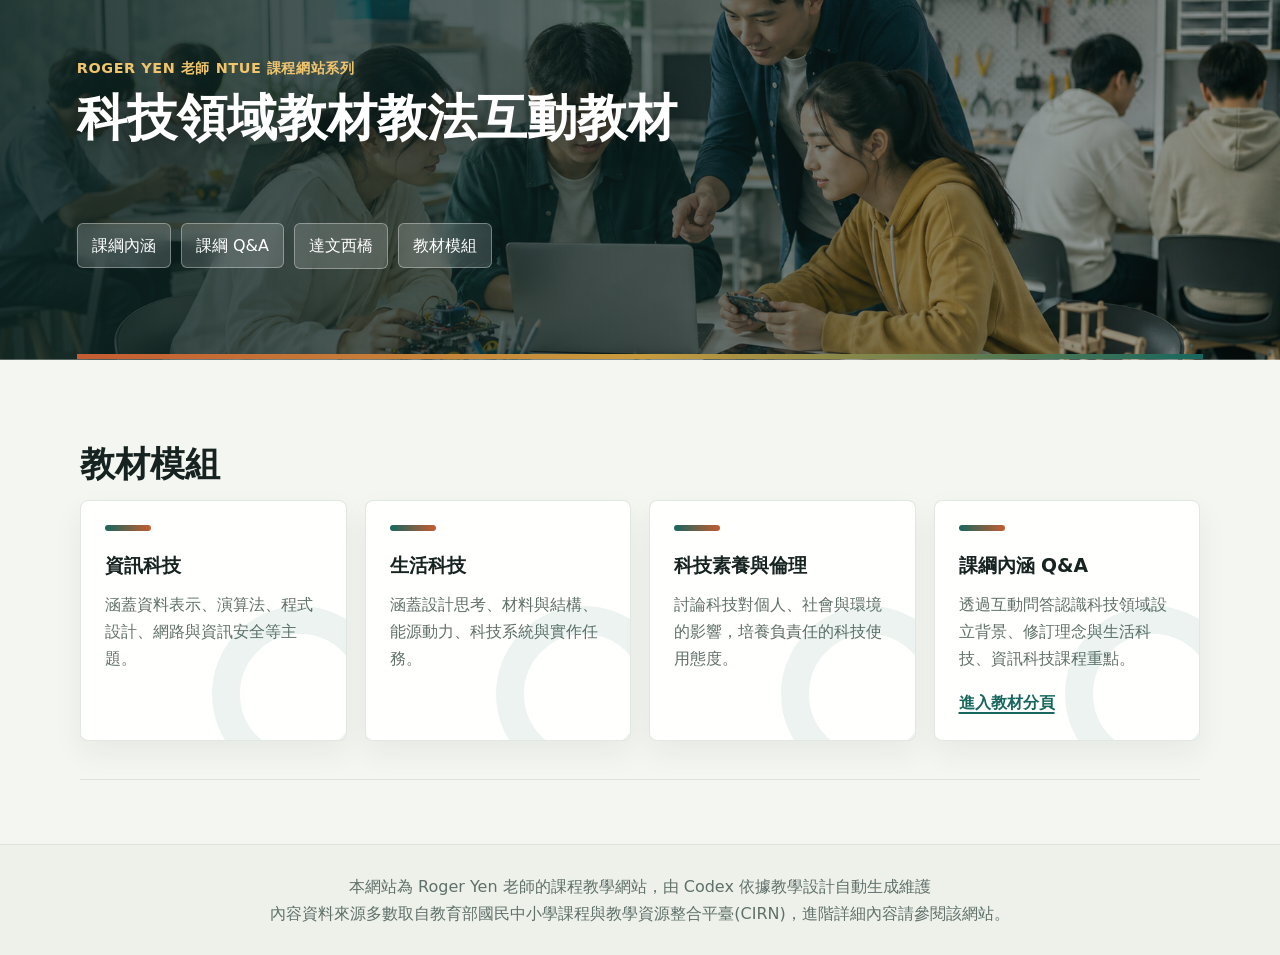
==== commit 3c1ed420: "Add files via upload" ====
--- a/index.html
+++ b/index.html
@@ -13,12 +13,10 @@
         <h1>科技領域教材教法互動教材</h1>
       </div>
       <nav class="site-nav" aria-label="主要導覽">
-        <a href="sources.html">課綱內涵</a>
+        <a href="sources.html">課綱內涵</a>
+        <a href="curriculum-qa.html">課綱 Q&A</a>
+		<a href="bridge.html">達文西橋</a>
         <a href="#modules">教材模組</a>
-        <a href="bridge.html">達文西橋</a>
-        <a href="curriculum-qa.html">課綱 Q&A</a>
-        <a href="#activity">互動任務</a>
-        <a href="#assessment">學習檢核</a>
       </nav>
     </header>
 
@@ -45,27 +43,6 @@
           </article>
         </div>
       </section>
-
-      <section id="activity" class="section-block activity-layout" aria-labelledby="activity-title">
-        <div>
-          <h2 id="activity-title">互動任務</h2>
-          <p>
-            選擇一個課程情境，系統會提供對應的探究問題。後續可擴充為測驗、模擬操作或作品上傳任務。
-          </p>
-        </div>
-        <div class="activity-panel">
-          <label for="scenario">課程情境</label>
-          <select id="scenario">
-            <option value="data">校園節能資料分析</option>
-            <option value="design">智慧收納裝置設計</option>
-            <option value="ethics">生成式 AI 使用倫理</option>
-          </select>
-          <button id="task-button" type="button">產生任務</button>
-          <p id="task-output" class="task-output" aria-live="polite">
-            請選擇情境後產生任務。
-          </p>
-        </div>
-      </section>
     </main>
 
     <footer class="site-footer">
